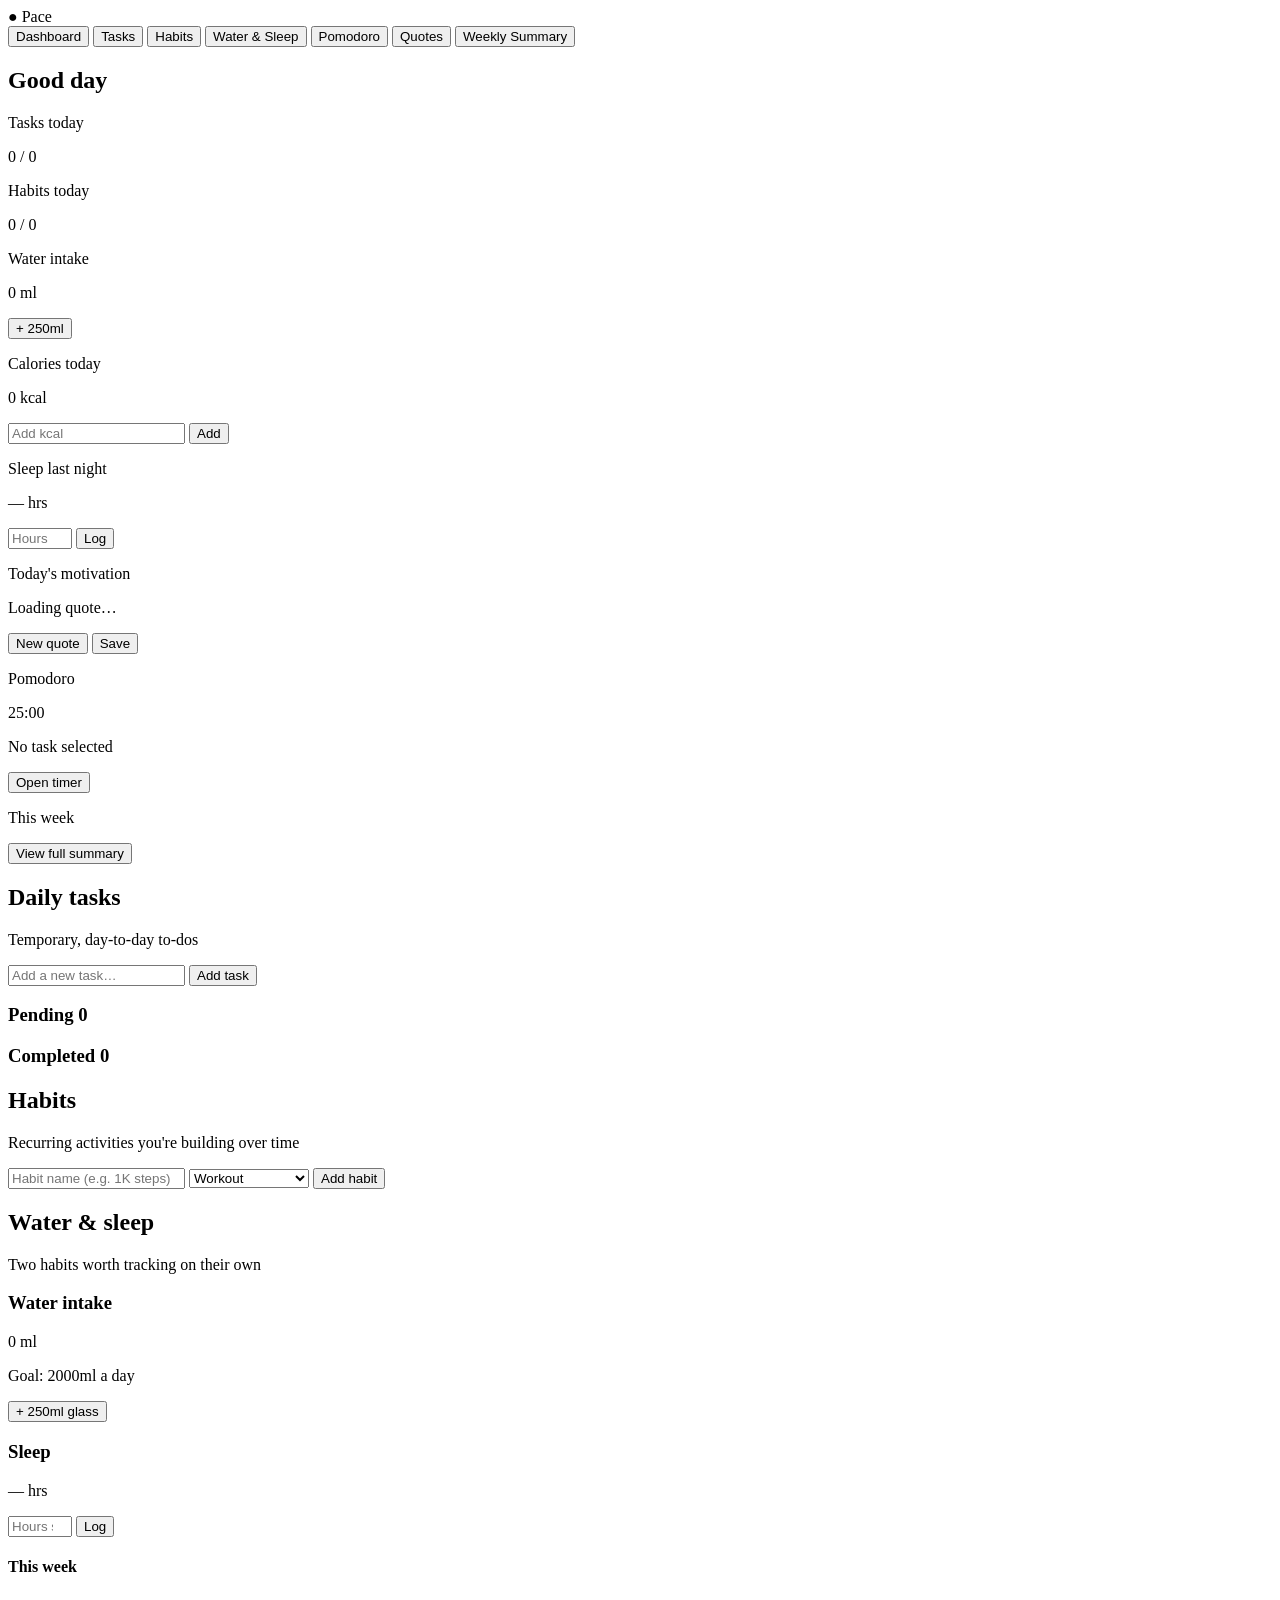
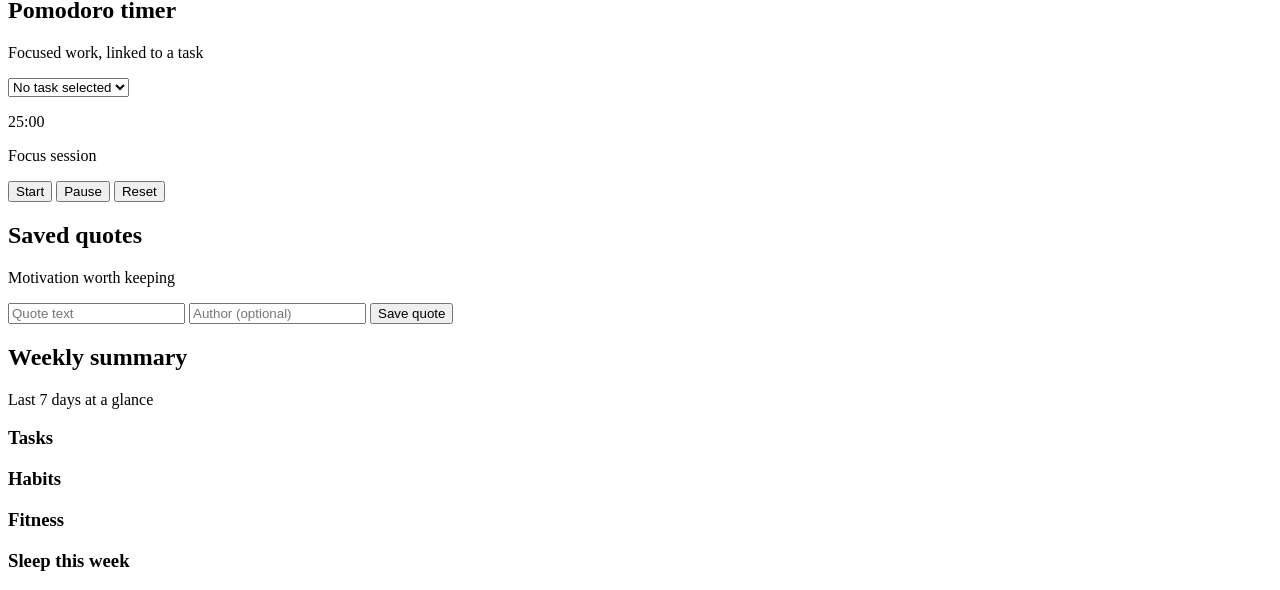
==== index.html @ e572ef54 "Add HTML structure: sidebar nav + all view sections" ====
<!DOCTYPE html>
<html lang="en">
<head>
<meta charset="UTF-8">
<meta name="viewport" content="width=device-width, initial-scale=1.0">
<title>Pace — Fitness & Habit Tracker</title>
<link rel="preconnect" href="https://fonts.googleapis.com">
<link href="https://fonts.googleapis.com/css2?family=Inter:wght@400;500;600;700;800&display=swap" rel="stylesheet">
<link rel="stylesheet" href="style.css">
</head>
<body>

<div class="app">

  <!-- SIDEBAR -->
  <aside class="sidebar">
    <div class="brand">
      <span class="brand-mark">●</span>
      <span class="brand-name">Pace</span>
    </div>
    <nav class="nav">
      <button class="nav-item active" data-target="dashboard">Dashboard</button>
      <button class="nav-item" data-target="tasks">Tasks</button>
      <button class="nav-item" data-target="habits">Habits</button>
      <button class="nav-item" data-target="water">Water & Sleep</button>
      <button class="nav-item" data-target="pomodoro">Pomodoro</button>
      <button class="nav-item" data-target="quotes">Quotes</button>
      <button class="nav-item" data-target="summary">Weekly Summary</button>
    </nav>
    <div class="sidebar-footer">
      <span id="todayDateSide"></span>
    </div>
  </aside>

  <!-- MAIN -->
  <main class="main">

    <!-- ===================== DASHBOARD ===================== -->
    <section class="view active" id="dashboard">
      <header class="view-header">
        <div>
          <h1>Good day</h1>
          <p class="subdate" id="todayDateMain"></p>
        </div>
      </header>

      <div class="grid dashboard-grid">

        <div class="card stat-card">
          <p class="stat-label">Tasks today</p>
          <p class="stat-value" id="dashTaskStat">0 / 0</p>
          <div class="bar"><div class="bar-fill" id="dashTaskBar"></div></div>
        </div>

        <div class="card stat-card">
          <p class="stat-label">Habits today</p>
          <p class="stat-value" id="dashHabitStat">0 / 0</p>
          <div class="bar"><div class="bar-fill" id="dashHabitBar"></div></div>
        </div>

        <div class="card stat-card">
          <p class="stat-label">Water intake</p>
          <p class="stat-value" id="dashWaterStat">0 ml</p>
          <div class="bar"><div class="bar-fill" id="dashWaterBar"></div></div>
          <button class="btn-small" id="dashWaterAdd">+ 250ml</button>
        </div>

        <div class="card stat-card">
          <p class="stat-label">Calories today</p>
          <p class="stat-value" id="dashCalStat">0 kcal</p>
          <form class="inline-form" id="dashCalForm">
            <input type="number" min="1" placeholder="Add kcal" id="dashCalInput" required>
            <button type="submit" class="btn-small">Add</button>
          </form>
        </div>

        <div class="card stat-card">
          <p class="stat-label">Sleep last night</p>
          <p class="stat-value" id="dashSleepStat">— hrs</p>
          <form class="inline-form" id="dashSleepForm">
            <input type="number" min="0" max="24" step="0.5" placeholder="Hours" id="dashSleepInput" required>
            <button type="submit" class="btn-small">Log</button>
          </form>
        </div>

        <div class="card quote-card">
          <p class="stat-label">Today's motivation</p>
          <p class="quote-text" id="dashQuoteText">Loading quote…</p>
          <p class="quote-author" id="dashQuoteAuthor"></p>
          <div class="quote-actions">
            <button class="btn-small" id="dashQuoteNew">New quote</button>
            <button class="btn-small ghost" id="dashQuoteSave">Save</button>
          </div>
        </div>

        <div class="card pomodoro-mini">
          <p class="stat-label">Pomodoro</p>
          <p class="pomo-time" id="dashPomoTime">25:00</p>
          <p class="pomo-task" id="dashPomoTask">No task selected</p>
          <button class="btn-small" data-target="pomodoro" data-goto="1">Open timer</button>
        </div>

        <div class="card summary-mini">
          <p class="stat-label">This week</p>
          <ul class="mini-list" id="dashWeekList"></ul>
          <button class="btn-small ghost" data-target="summary" data-goto="1">View full summary</button>
        </div>

      </div>
    </section>

    <!-- ===================== TASKS ===================== -->
    <section class="view" id="tasks">
      <header class="view-header">
        <div>
          <h1>Daily tasks</h1>
          <p class="subdate">Temporary, day-to-day to-dos</p>
        </div>
      </header>

      <form class="card add-form" id="taskForm">
        <input type="text" id="taskInput" placeholder="Add a new task…" required>
        <button type="submit" class="btn-primary">Add task</button>
      </form>

      <div class="grid two-col">
        <div class="card column" id="pendingCol" data-status="pending">
          <h3>Pending <span class="count" id="pendingCount">0</span></h3>
          <div class="drop-zone" id="pendingList"></div>
        </div>
        <div class="card column" id="completedCol" data-status="completed">
          <h3>Completed <span class="count" id="completedCount">0</span></h3>
          <div class="drop-zone" id="completedList"></div>
        </div>
      </div>
    </section>

    <!-- ===================== HABITS ===================== -->
    <section class="view" id="habits">
      <header class="view-header">
        <div>
          <h1>Habits</h1>
          <p class="subdate">Recurring activities you're building over time</p>
        </div>
      </header>

      <form class="card add-form" id="habitForm">
        <input type="text" id="habitInput" placeholder="Habit name (e.g. 1K steps)" required>
        <select id="habitCategory">
          <option>Workout</option>
          <option>Fitness</option>
          <option>Cardio</option>
          <option>Mental Wellness</option>
        </select>
        <button type="submit" class="btn-primary">Add habit</button>
      </form>

      <div class="habit-list" id="habitList"></div>
    </section>

    <!-- ===================== WATER & SLEEP ===================== -->
    <section class="view" id="water">
      <header class="view-header">
        <div>
          <h1>Water & sleep</h1>
          <p class="subdate">Two habits worth tracking on their own</p>
        </div>
      </header>

      <div class="grid two-col">
        <div class="card">
          <h3>Water intake</h3>
          <p class="big-stat" id="waterBig">0 ml</p>
          <div class="bar"><div class="bar-fill" id="waterBarFull"></div></div>
          <p class="hint">Goal: 2000ml a day</p>
          <button class="btn-primary" id="waterAddFull">+ 250ml glass</button>
        </div>
        <div class="card">
          <h3>Sleep</h3>
          <p class="big-stat" id="sleepBig">— hrs</p>
          <form class="inline-form" id="sleepFormFull">
            <input type="number" min="0" max="24" step="0.5" placeholder="Hours slept" id="sleepInputFull" required>
            <button type="submit" class="btn-primary">Log</button>
          </form>
          <h4>This week</h4>
          <div class="chart-bars" id="sleepChart"></div>
        </div>
      </div>
    </section>

    <!-- ===================== POMODORO ===================== -->
    <section class="view" id="pomodoro">
      <header class="view-header">
        <div>
          <h1>Pomodoro timer</h1>
          <p class="subdate">Focused work, linked to a task</p>
        </div>
      </header>

      <div class="card pomo-card">
        <select id="pomoTaskSelect">
          <option value="">No task selected</option>
        </select>
        <p class="pomo-time-big" id="pomoTimeBig">25:00</p>
        <p class="pomo-mode" id="pomoMode">Focus session</p>
        <div class="pomo-controls">
          <button class="btn-primary" id="pomoStart">Start</button>
          <button class="btn-small" id="pomoPause">Pause</button>
          <button class="btn-small ghost" id="pomoReset">Reset</button>
        </div>
        <div id="pomoBanner" class="pomo-banner hidden"></div>
      </div>
    </section>

    <!-- ===================== QUOTES ===================== -->
    <section class="view" id="quotes">
      <header class="view-header">
        <div>
          <h1>Saved quotes</h1>
          <p class="subdate">Motivation worth keeping</p>
        </div>
      </header>

      <form class="card add-form" id="quoteForm">
        <input type="text" id="quoteTextInput" placeholder="Quote text" required>
        <input type="text" id="quoteAuthorInput" placeholder="Author (optional)">
        <button type="submit" class="btn-primary">Save quote</button>
      </form>

      <div class="quote-grid" id="savedQuoteList"></div>
    </section>

    <!-- ===================== SUMMARY ===================== -->
    <section class="view" id="summary">
      <header class="view-header">
        <div>
          <h1>Weekly summary</h1>
          <p class="subdate">Last 7 days at a glance</p>
        </div>
      </header>

      <div class="grid three-col">
        <div class="card">
          <h3>Tasks</h3>
          <ul class="summary-list" id="summaryTasks"></ul>
        </div>
        <div class="card">
          <h3>Habits</h3>
          <ul class="summary-list" id="summaryHabits"></ul>
        </div>
        <div class="card">
          <h3>Fitness</h3>
          <ul class="summary-list" id="summaryFitness"></ul>
        </div>
      </div>

      <div class="card">
        <h3>Sleep this week</h3>
        <div class="chart-bars" id="summarySleepChart"></div>
      </div>
    </section>

  </main>
</div>

<script src="script.js"></script>
</body>
</html>
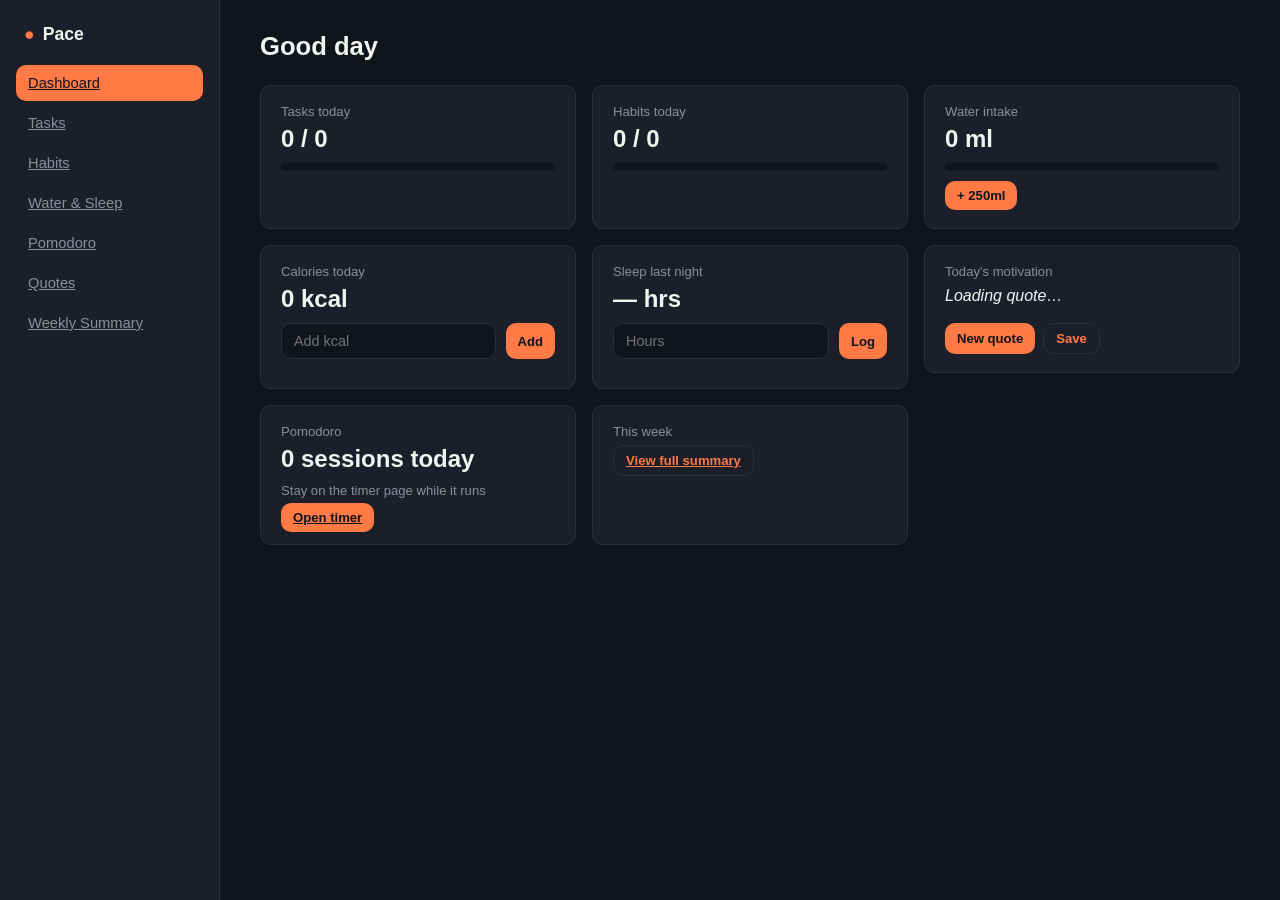
==== commit 2004ecb9: "Split single-page app into 7 separate pages (dashboard, tasks, habits, water-sleep, pomodoro, quotes" ====
--- a/index.html
+++ b/index.html
@@ -3,7 +3,7 @@
 <head>
 <meta charset="UTF-8">
 <meta name="viewport" content="width=device-width, initial-scale=1.0">
-<title>Pace — Fitness & Habit Tracker</title>
+<title>Pace — Dashboard</title>
 <link rel="preconnect" href="https://fonts.googleapis.com">
 <link href="https://fonts.googleapis.com/css2?family=Inter:wght@400;500;600;700;800&display=swap" rel="stylesheet">
 <link rel="stylesheet" href="style.css">
@@ -12,30 +12,28 @@
 
 <div class="app">
 
-  <!-- SIDEBAR -->
+  <!-- SIDEBAR (same on every page — this IS the multi-page nav now) -->
   <aside class="sidebar">
     <div class="brand">
       <span class="brand-mark">●</span>
       <span class="brand-name">Pace</span>
     </div>
     <nav class="nav">
-      <button class="nav-item active" data-target="dashboard">Dashboard</button>
-      <button class="nav-item" data-target="tasks">Tasks</button>
-      <button class="nav-item" data-target="habits">Habits</button>
-      <button class="nav-item" data-target="water">Water & Sleep</button>
-      <button class="nav-item" data-target="pomodoro">Pomodoro</button>
-      <button class="nav-item" data-target="quotes">Quotes</button>
-      <button class="nav-item" data-target="summary">Weekly Summary</button>
+      <a href="index.html" class="nav-item active">Dashboard</a>
+      <a href="tasks.html" class="nav-item">Tasks</a>
+      <a href="habits.html" class="nav-item">Habits</a>
+      <a href="water-sleep.html" class="nav-item">Water & Sleep</a>
+      <a href="pomodoro.html" class="nav-item">Pomodoro</a>
+      <a href="quotes.html" class="nav-item">Quotes</a>
+      <a href="summary.html" class="nav-item">Weekly Summary</a>
     </nav>
     <div class="sidebar-footer">
       <span id="todayDateSide"></span>
     </div>
   </aside>
 
-  <!-- MAIN -->
+  <!-- MAIN: only this page's section, always visible, nothing else loaded -->
   <main class="main">
-
-    <!-- ===================== DASHBOARD ===================== -->
     <section class="view active" id="dashboard">
       <header class="view-header">
         <div>
@@ -95,171 +93,20 @@
 
         <div class="card pomodoro-mini">
           <p class="stat-label">Pomodoro</p>
-          <p class="pomo-time" id="dashPomoTime">25:00</p>
-          <p class="pomo-task" id="dashPomoTask">No task selected</p>
-          <button class="btn-small" data-target="pomodoro" data-goto="1">Open timer</button>
+          <p class="stat-value" id="dashPomoSessions">0 sessions today</p>
+          <p class="pomo-task">Stay on the timer page while it runs</p>
+          <a href="pomodoro.html" class="btn-small">Open timer</a>
         </div>
 
         <div class="card summary-mini">
           <p class="stat-label">This week</p>
           <ul class="mini-list" id="dashWeekList"></ul>
-          <button class="btn-small ghost" data-target="summary" data-goto="1">View full summary</button>
+          <a href="summary.html" class="btn-small ghost">View full summary</a>
         </div>
 
       </div>
+    
     </section>
-
-    <!-- ===================== TASKS ===================== -->
-    <section class="view" id="tasks">
-      <header class="view-header">
-        <div>
-          <h1>Daily tasks</h1>
-          <p class="subdate">Temporary, day-to-day to-dos</p>
-        </div>
-      </header>
-
-      <form class="card add-form" id="taskForm">
-        <input type="text" id="taskInput" placeholder="Add a new task…" required>
-        <button type="submit" class="btn-primary">Add task</button>
-      </form>
-
-      <div class="grid two-col">
-        <div class="card column" id="pendingCol" data-status="pending">
-          <h3>Pending <span class="count" id="pendingCount">0</span></h3>
-          <div class="drop-zone" id="pendingList"></div>
-        </div>
-        <div class="card column" id="completedCol" data-status="completed">
-          <h3>Completed <span class="count" id="completedCount">0</span></h3>
-          <div class="drop-zone" id="completedList"></div>
-        </div>
-      </div>
-    </section>
-
-    <!-- ===================== HABITS ===================== -->
-    <section class="view" id="habits">
-      <header class="view-header">
-        <div>
-          <h1>Habits</h1>
-          <p class="subdate">Recurring activities you're building over time</p>
-        </div>
-      </header>
-
-      <form class="card add-form" id="habitForm">
-        <input type="text" id="habitInput" placeholder="Habit name (e.g. 1K steps)" required>
-        <select id="habitCategory">
-          <option>Workout</option>
-          <option>Fitness</option>
-          <option>Cardio</option>
-          <option>Mental Wellness</option>
-        </select>
-        <button type="submit" class="btn-primary">Add habit</button>
-      </form>
-
-      <div class="habit-list" id="habitList"></div>
-    </section>
-
-    <!-- ===================== WATER & SLEEP ===================== -->
-    <section class="view" id="water">
-      <header class="view-header">
-        <div>
-          <h1>Water & sleep</h1>
-          <p class="subdate">Two habits worth tracking on their own</p>
-        </div>
-      </header>
-
-      <div class="grid two-col">
-        <div class="card">
-          <h3>Water intake</h3>
-          <p class="big-stat" id="waterBig">0 ml</p>
-          <div class="bar"><div class="bar-fill" id="waterBarFull"></div></div>
-          <p class="hint">Goal: 2000ml a day</p>
-          <button class="btn-primary" id="waterAddFull">+ 250ml glass</button>
-        </div>
-        <div class="card">
-          <h3>Sleep</h3>
-          <p class="big-stat" id="sleepBig">— hrs</p>
-          <form class="inline-form" id="sleepFormFull">
-            <input type="number" min="0" max="24" step="0.5" placeholder="Hours slept" id="sleepInputFull" required>
-            <button type="submit" class="btn-primary">Log</button>
-          </form>
-          <h4>This week</h4>
-          <div class="chart-bars" id="sleepChart"></div>
-        </div>
-      </div>
-    </section>
-
-    <!-- ===================== POMODORO ===================== -->
-    <section class="view" id="pomodoro">
-      <header class="view-header">
-        <div>
-          <h1>Pomodoro timer</h1>
-          <p class="subdate">Focused work, linked to a task</p>
-        </div>
-      </header>
-
-      <div class="card pomo-card">
-        <select id="pomoTaskSelect">
-          <option value="">No task selected</option>
-        </select>
-        <p class="pomo-time-big" id="pomoTimeBig">25:00</p>
-        <p class="pomo-mode" id="pomoMode">Focus session</p>
-        <div class="pomo-controls">
-          <button class="btn-primary" id="pomoStart">Start</button>
-          <button class="btn-small" id="pomoPause">Pause</button>
-          <button class="btn-small ghost" id="pomoReset">Reset</button>
-        </div>
-        <div id="pomoBanner" class="pomo-banner hidden"></div>
-      </div>
-    </section>
-
-    <!-- ===================== QUOTES ===================== -->
-    <section class="view" id="quotes">
-      <header class="view-header">
-        <div>
-          <h1>Saved quotes</h1>
-          <p class="subdate">Motivation worth keeping</p>
-        </div>
-      </header>
-
-      <form class="card add-form" id="quoteForm">
-        <input type="text" id="quoteTextInput" placeholder="Quote text" required>
-        <input type="text" id="quoteAuthorInput" placeholder="Author (optional)">
-        <button type="submit" class="btn-primary">Save quote</button>
-      </form>
-
-      <div class="quote-grid" id="savedQuoteList"></div>
-    </section>
-
-    <!-- ===================== SUMMARY ===================== -->
-    <section class="view" id="summary">
-      <header class="view-header">
-        <div>
-          <h1>Weekly summary</h1>
-          <p class="subdate">Last 7 days at a glance</p>
-        </div>
-      </header>
-
-      <div class="grid three-col">
-        <div class="card">
-          <h3>Tasks</h3>
-          <ul class="summary-list" id="summaryTasks"></ul>
-        </div>
-        <div class="card">
-          <h3>Habits</h3>
-          <ul class="summary-list" id="summaryHabits"></ul>
-        </div>
-        <div class="card">
-          <h3>Fitness</h3>
-          <ul class="summary-list" id="summaryFitness"></ul>
-        </div>
-      </div>
-
-      <div class="card">
-        <h3>Sleep this week</h3>
-        <div class="chart-bars" id="summarySleepChart"></div>
-      </div>
-    </section>
-
   </main>
 </div>
 
--- a/style.css
+++ b/style.css
@@ -0,0 +1,341 @@
+:root {
+  --bg: #12141C;
+  --surface: #1C1F2A;
+  --border: #2A2E3A;
+  --text: #F2F4F0;
+  --muted: #8A8F9C;
+  --primary: #FF7A45;
+  --primary-dark: #E5622F;
+  --accent: #FF7A45;
+  --accent-soft: #3A2A20;
+  --radius: 10px;
+}
+
+* { box-sizing: border-box; }
+
+body {
+  margin: 0;
+  font-family: 'Inter', -apple-system, Segoe UI, Arial, sans-serif;
+  background: var(--bg);
+  color: var(--text);
+}
+
+.app {
+  display: flex;
+  min-height: 100vh;
+}
+
+/* ---------- SIDEBAR ---------- */
+.sidebar {
+  width: 220px;
+  flex-shrink: 0;
+  background: var(--surface);
+  border-right: 1px solid var(--border);
+  display: flex;
+  flex-direction: column;
+  padding: 24px 16px;
+  position: sticky;
+  top: 0;
+  height: 100vh;
+}
+
+.brand {
+  display: flex;
+  align-items: center;
+  gap: 8px;
+  padding: 0 8px 20px;
+  font-weight: 700;
+  font-size: 1.1rem;
+}
+.brand-mark { color: var(--accent); }
+
+.nav {
+  display: flex;
+  flex-direction: column;
+  gap: 4px;
+  flex: 1;
+}
+
+.nav-item {
+  text-align: left;
+  padding: 10px 12px;
+  border: none;
+  background: none;
+  border-radius: var(--radius);
+  color: var(--muted);
+  font-size: 0.92rem;
+  font-weight: 500;
+  cursor: pointer;
+  font-family: inherit;
+  transition: background 0.15s, color 0.15s;
+}
+.nav-item:hover { background: var(--bg); color: var(--text); }
+.nav-item.active { background: var(--primary); color: #12141C; }
+
+.sidebar-footer {
+  font-size: 0.78rem;
+  color: var(--muted);
+  padding: 8px;
+}
+
+/* ---------- MAIN ---------- */
+.main {
+  flex: 1;
+  padding: 32px 40px;
+  max-width: 1100px;
+}
+
+.view { display: none; }
+.view.active { display: block; }
+
+.view-header { margin-bottom: 24px; }
+.view-header h1 { margin: 0 0 4px; font-size: 1.6rem; font-weight: 700; }
+.subdate { margin: 0; color: var(--muted); font-size: 0.92rem; }
+
+/* ---------- GRID / CARDS ---------- */
+.grid { display: grid; gap: 16px; }
+.dashboard-grid { grid-template-columns: repeat(3, 1fr); }
+.two-col { grid-template-columns: 1fr 1fr; }
+.three-col { grid-template-columns: repeat(3, 1fr); }
+
+.card {
+  background: var(--surface);
+  border: 1px solid var(--border);
+  border-radius: var(--radius);
+  padding: 18px 20px;
+  margin-bottom: 16px;
+}
+
+.stat-card { margin-bottom: 0; }
+.stat-label { margin: 0 0 6px; font-size: 0.82rem; color: var(--muted); font-weight: 500; }
+.stat-value { margin: 0 0 10px; font-size: 1.5rem; font-weight: 700; }
+.big-stat { font-size: 2rem; font-weight: 800; margin: 4px 0 12px; }
+
+.bar {
+  height: 8px;
+  background: var(--bg);
+  border-radius: 6px;
+  overflow: hidden;
+  margin-bottom: 10px;
+}
+.bar-fill {
+  height: 100%;
+  background: var(--primary);
+  width: 0%;
+  transition: width 0.3s;
+}
+
+/* ---------- BUTTONS ---------- */
+.btn-primary, .btn-small {
+  font-family: inherit;
+  border: none;
+  border-radius: var(--radius);
+  cursor: pointer;
+  font-weight: 600;
+  transition: opacity 0.15s;
+}
+.btn-primary {
+  background: var(--primary);
+  color: #12141C;
+  padding: 10px 18px;
+  font-size: 0.92rem;
+}
+.btn-small {
+  background: var(--accent);
+  color: #12141C;
+  padding: 7px 12px;
+  font-size: 0.82rem;
+}
+.btn-small.ghost {
+  background: none;
+  color: var(--primary);
+  border: 1px solid var(--border);
+}
+.btn-primary:hover, .btn-small:hover { opacity: 0.85; }
+
+.icon-btn {
+  background: none;
+  border: none;
+  cursor: pointer;
+  color: var(--muted);
+  font-size: 0.95rem;
+  padding: 2px 6px;
+}
+.icon-btn:hover { color: var(--accent); }
+
+/* ---------- FORMS ---------- */
+.add-form, .inline-form {
+  display: flex;
+  gap: 10px;
+}
+.add-form { padding: 16px 20px; }
+input, select {
+  font-family: inherit;
+  padding: 9px 12px;
+  border: 1px solid var(--border);
+  border-radius: var(--radius);
+  font-size: 0.9rem;
+  background: var(--bg);
+  color: var(--text);
+}
+.add-form input[type="text"] { flex: 1; }
+.inline-form input { flex: 1; min-width: 0; }
+
+/* ---------- TASKS ---------- */
+.column h3 {
+  margin: 0 0 12px;
+  font-size: 1rem;
+  display: flex;
+  align-items: center;
+  gap: 8px;
+}
+.count {
+  background: var(--bg);
+  color: var(--muted);
+  font-size: 0.75rem;
+  padding: 2px 8px;
+  border-radius: 20px;
+  font-weight: 600;
+}
+.drop-zone {
+  min-height: 60px;
+  display: flex;
+  flex-direction: column;
+  gap: 8px;
+}
+.drop-zone.drag-over {
+  background: var(--accent-soft);
+  border-radius: var(--radius);
+}
+.task-card {
+  background: var(--bg);
+  border: 1px solid var(--border);
+  border-radius: var(--radius);
+  padding: 10px 12px;
+  display: flex;
+  align-items: center;
+  justify-content: space-between;
+  gap: 8px;
+  cursor: grab;
+}
+.task-card.completed .task-title { text-decoration: line-through; color: var(--muted); }
+.task-title { font-size: 0.9rem; flex: 1; }
+.task-actions { display: flex; gap: 2px; }
+.empty-hint { color: var(--muted); font-size: 0.85rem; padding: 8px 0; }
+
+/* ---------- HABITS ---------- */
+.habit-list { display: flex; flex-direction: column; gap: 12px; }
+.habit-card {
+  background: var(--surface);
+  border: 1px solid var(--border);
+  border-radius: var(--radius);
+  padding: 16px 20px;
+}
+.habit-top {
+  display: flex;
+  align-items: center;
+  justify-content: space-between;
+  margin-bottom: 10px;
+}
+.habit-name { font-weight: 600; font-size: 1rem; }
+.habit-category {
+  font-size: 0.72rem;
+  color: var(--primary);
+  background: var(--accent-soft);
+  padding: 2px 8px;
+  border-radius: 20px;
+  margin-left: 8px;
+  font-weight: 600;
+}
+.habit-graph {
+  display: grid;
+  grid-template-columns: repeat(14, 14px);
+  gap: 3px;
+  margin: 10px 0;
+}
+.habit-square {
+  width: 14px;
+  height: 14px;
+  border-radius: 3px;
+  background: var(--bg);
+  border: 1px solid var(--border);
+}
+.habit-square.done { background: var(--primary); border-color: var(--primary); }
+.habit-square.today { outline: 2px solid var(--accent); outline-offset: 1px; }
+
+/* ---------- QUOTES ---------- */
+.quote-card { display: flex; flex-direction: column; }
+.quote-text { font-size: 1rem; font-style: italic; line-height: 1.4; margin: 0 0 6px; }
+.quote-author { color: var(--muted); font-size: 0.85rem; margin: 0 0 10px; }
+.quote-actions { display: flex; gap: 8px; }
+
+.quote-grid {
+  display: grid;
+  grid-template-columns: repeat(2, 1fr);
+  gap: 12px;
+}
+.saved-quote-card {
+  background: var(--surface);
+  border: 1px solid var(--border);
+  border-radius: var(--radius);
+  padding: 16px 18px;
+}
+.saved-quote-card p.q-text { font-style: italic; margin: 0 0 6px; }
+.saved-quote-card p.q-author { color: var(--muted); font-size: 0.85rem; margin: 0 0 10px; }
+
+/* ---------- POMODORO ---------- */
+.pomodoro-mini { text-align: left; }
+.pomo-time { font-size: 1.8rem; font-weight: 800; margin: 0 0 4px; }
+.pomo-task { color: var(--muted); font-size: 0.82rem; margin: 0 0 10px; }
+
+.pomo-card { text-align: center; padding: 40px 20px; }
+.pomo-time-big { font-size: 4rem; font-weight: 800; margin: 20px 0 4px; color: var(--primary); }
+.pomo-mode { color: var(--muted); margin: 0 0 20px; }
+.pomo-controls { display: flex; justify-content: center; gap: 10px; }
+.pomo-banner {
+  margin-top: 20px;
+  background: var(--accent-soft);
+  color: var(--accent);
+  padding: 10px 16px;
+  border-radius: var(--radius);
+  font-weight: 600;
+}
+.hidden { display: none; }
+
+/* ---------- CHARTS ---------- */
+.chart-bars {
+  display: flex;
+  align-items: flex-end;
+  gap: 10px;
+  height: 120px;
+  margin-top: 10px;
+}
+.chart-col { display: flex; flex-direction: column; align-items: center; gap: 6px; flex: 1; }
+.chart-bar {
+  width: 100%;
+  max-width: 32px;
+  background: var(--primary);
+  border-radius: 4px 4px 0 0;
+  min-height: 2px;
+}
+.chart-label { font-size: 0.72rem; color: var(--muted); }
+
+.mini-list, .summary-list { list-style: none; margin: 0 0 12px; padding: 0; }
+.mini-list li, .summary-list li {
+  display: flex;
+  justify-content: space-between;
+  font-size: 0.85rem;
+  padding: 4px 0;
+  border-bottom: 1px solid var(--border);
+}
+.mini-list li:last-child, .summary-list li:last-child { border-bottom: none; }
+
+.hint { font-size: 0.8rem; color: var(--muted); margin: 0 0 12px; }
+
+@media (max-width: 900px) {
+  .app { flex-direction: column; }
+  .sidebar { width: 100%; height: auto; position: static; flex-direction: row; overflow-x: auto; }
+  .nav { flex-direction: row; }
+  .dashboard-grid, .two-col, .three-col, .quote-grid { grid-template-columns: 1fr; }
+  .main { padding: 20px; }
+}
